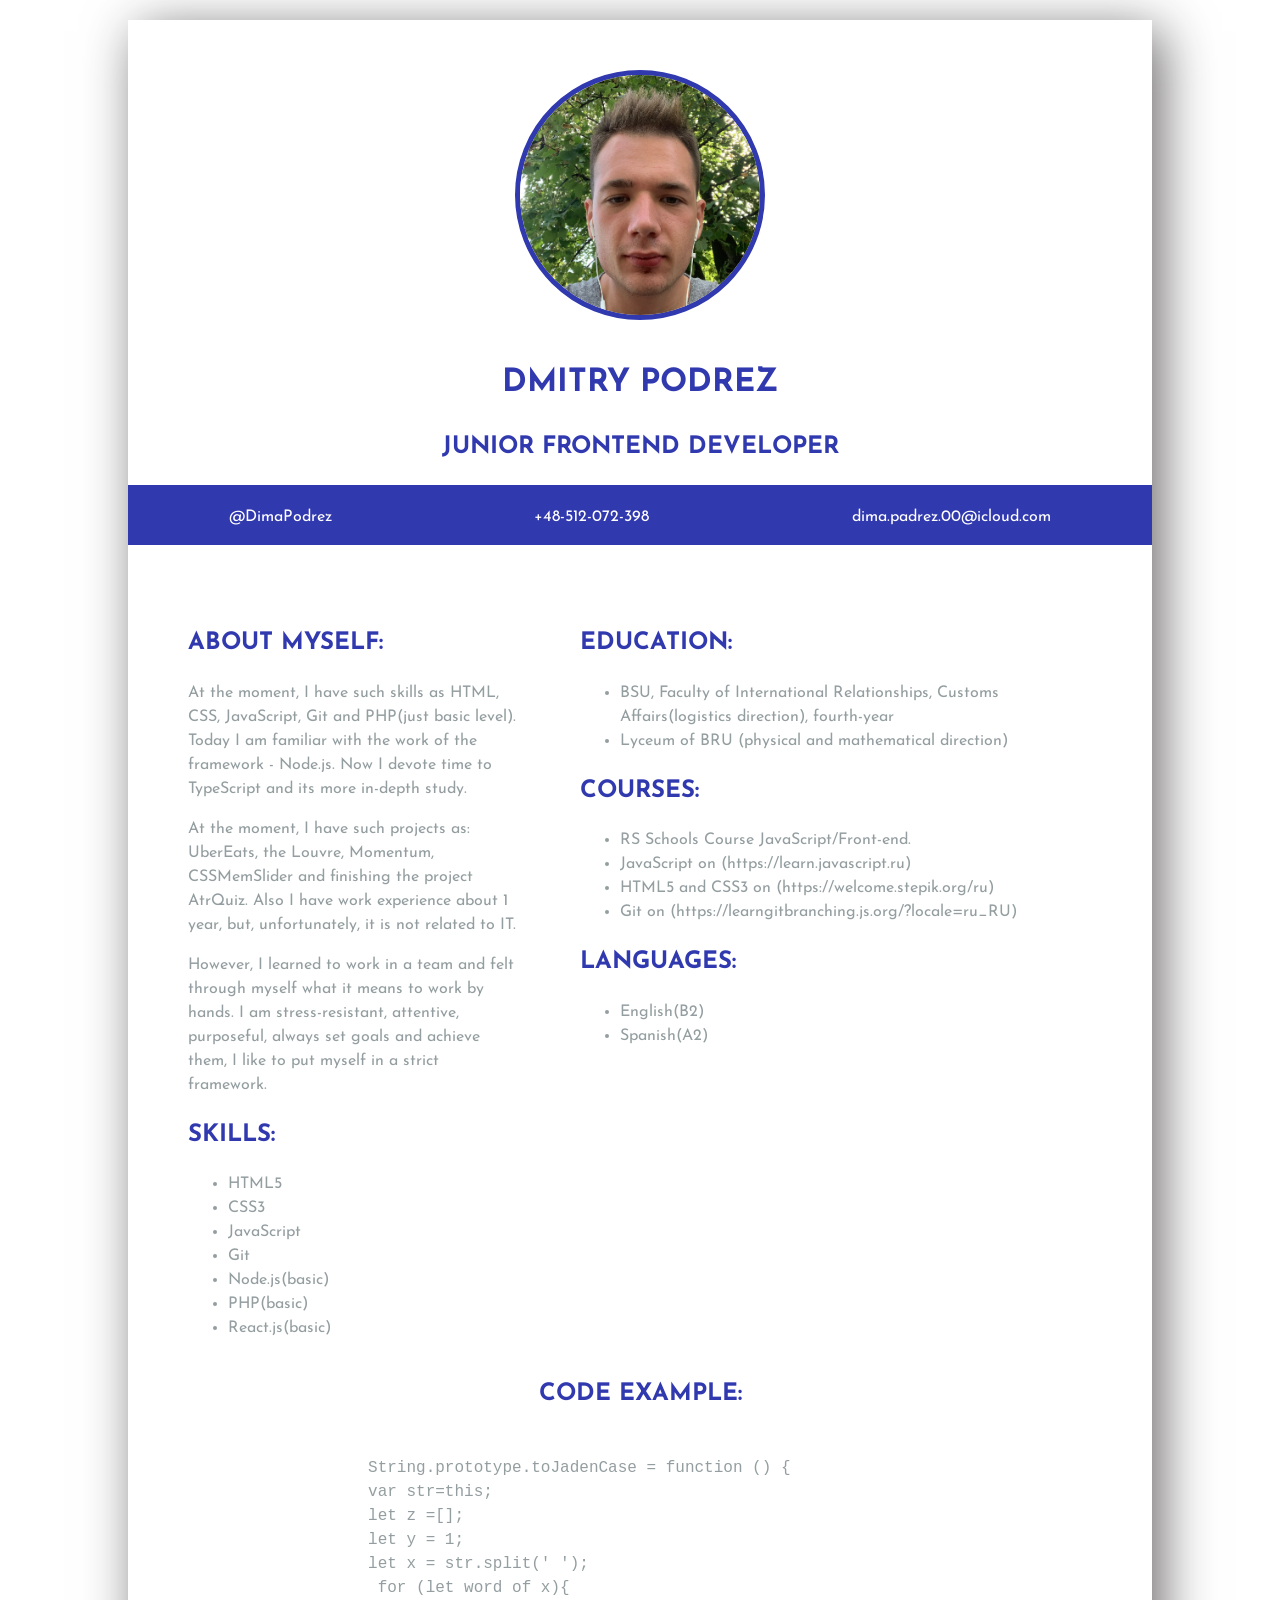
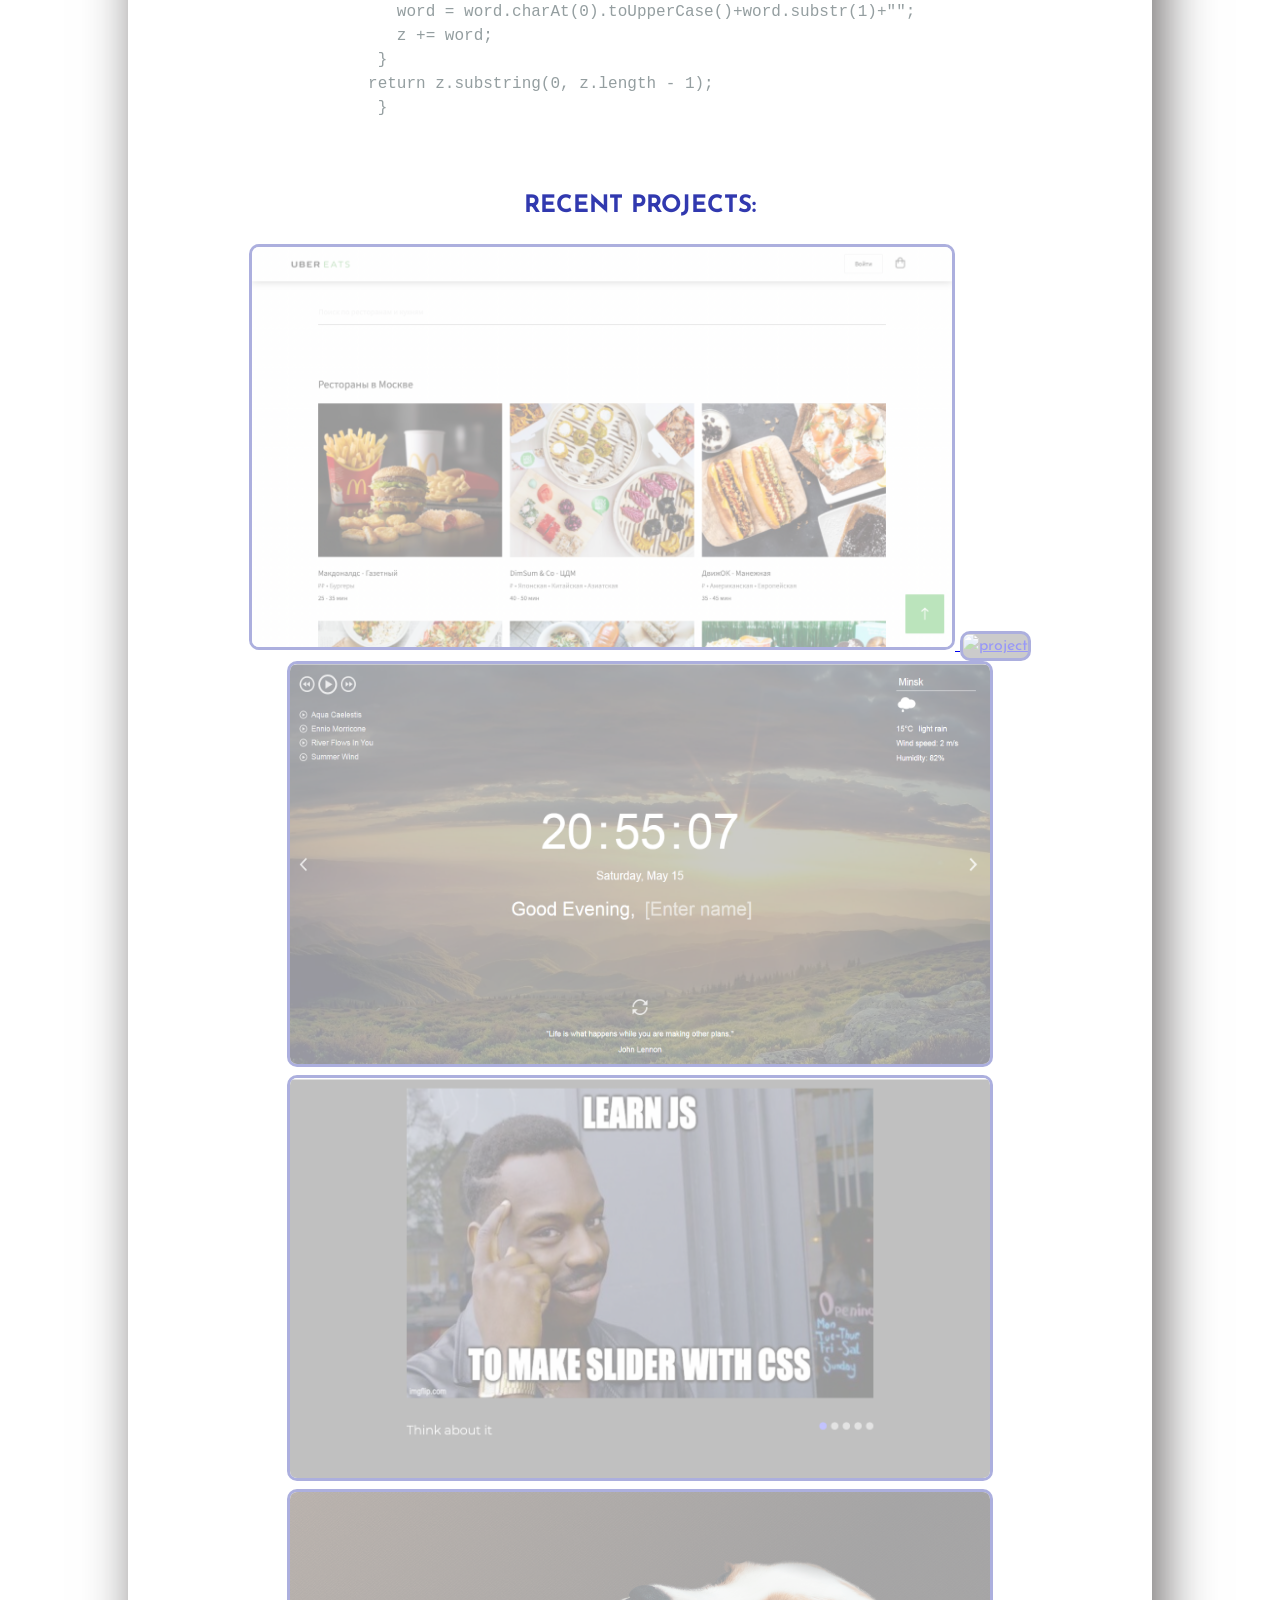
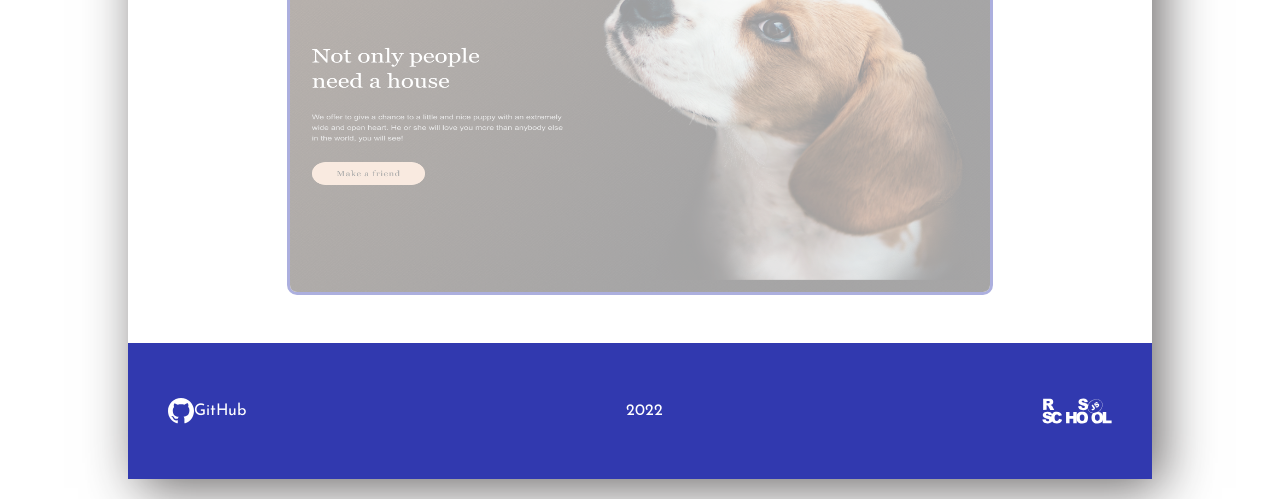
==== html-cv/index.html @ 2aacfc7b "renamed:    MemSlider.png -> html-cv/MemSlider.png renamed:    README.md -> html-cv/README.md rename" ====
<!DOCTYPE html>
<html lang="en">
  <head>
    <meta http-equiv="x-ua-compatible" content="ie=edge" />
    <meta charset="utf-8" />
    <meta name="viewport" content="width=device-width, initial-scale=1.0" />
    <title>CV</title>
    <link rel="stylesheet" href="style.css" />
    <link rel="preconnect" href="https://fonts.googleapis.com" />
    <link rel="preconnect" href="https://fonts.gstatic.com" crossorigin />
    <link
      href="https://fonts.googleapis.com/css2?family=Azeret+Mono:wght@100;300;500&family=Josefin+Sans:wght@100;300;500&display=swap"
      rel="stylesheet"
    />
  </head>
  <body>
    <div class="center">
      <header>
        <img src="myphoto.jpeg" alt="My photo" width="240" height="240" />
        <h1>DMITRY PODREZ</h1>
        <h2>JUNIOR FRONTEND DEVELOPER</h2>
      </header>
      <main>
        <div class="contacts">
          <ul>
            <li><a href="https://t.me/@DimaPodrez">@DimaPodrez</a></li>
            <li><a href="https://wa.me/375292370704">+48-512-072-398</a></li>
            <li>
              <a href="mailto:dima.padrez.00@icloud.com"
                >dima.padrez.00@icloud.com</a
              >
            </li>
          </ul>
        </div>
        <div class="columns">
          <div class="first">
            <section class="myself">
              <h2>ABOUT MYSELF:</h2>
              <p>
                At the moment, I have such skills as HTML, CSS, JavaScript, Git
                and PHP(just basic level). Today I am familiar with the work of
                the framework - Node.js. Now I devote time to TypeScript and its
                more in-depth study.
              </p>
              <p>
                At the moment, I have such projects as: UberEats, the Louvre,
                Momentum, CSSMemSlider and finishing the project AtrQuiz. Also I
                have work experience about 1 year, but, unfortunately, it is not
                related to IT.
              </p>
              <p>
                However, I learned to work in a team and felt through myself
                what it means to work by hands. I am stress-resistant,
                attentive, purposeful, always set goals and achieve them, I like
                to put myself in a strict framework.
              </p>
            </section>
            <section class="skills">
              <h2>SKILLS:</h2>
              <ul>
                <li>HTML5</li>
                <li>CSS3</li>
                <li>JavaScript</li>
                <li>Git</li>
                <li>Node.js(basic)</li>
                <li>PHP(basic)</li>
                <li>React.js(basic)</li>
              </ul>
            </section>
          </div>
          <div class="second">
            <section class="education">
              <h2>EDUCATION:</h2>
              <ul>
                <li>
                  BSU, Faculty of International Relationships, Customs
                  Affairs(logistics direction), fourth-year
                </li>
                <li>Lyceum of BRU (physical and mathematical direction)</li>
              </ul>
            </section>
            <section class="courses">
              <h2>COURSES:</h2>
              <ul>
                <li>RS Schools Course JavaScript/Front-end.</li>
                <li>JavaScript on (https://learn.javascript.ru)</li>
                <li>HTML5 and CSS3 on (https://welcome.stepik.org/ru)</li>
                <li>Git on (https://learngitbranching.js.org/?locale=ru_RU)</li>
              </ul>
            </section>
            <section class="lang">
              <h2>LANGUAGES:</h2>
              <ul>
                <li>English(B2)</li>
                <li>Spanish(A2)</li>
              </ul>
            </section>
          </div>
        </div>
        <section class="code">
          <h2>CODE EXAMPLE:</h2>
          <pre>
                       <code>
                         String.prototype.toJadenCase = function () {
                         var str=this;
                         let z =[];
                         let y = 1;
                         let x = str.split(' ');
                          for (let word of x){
                            word = word.charAt(0).toUpperCase()+word.substr(1)+"";
                            z += word;
                          }
                         return z.substring(0, z.length - 1);
                          }
                      </code>
                   </pre>
        </section>
        <section class="project">
          <h2>RECENT PROJECTS:</h2>
          <a
            class="project_link"
            href="https://eloquent-bohr-a9ec69.netlify.app"
          >
            <img
              class="project_img"
              src="pj.png"
              alt="project"
              width="700"
              height="400"
            />
          </a>
          <a
            class="project_link"
            href="https://rolling-scopes-school.github.io/heinrich-marx-JSFE2021Q3/museum-dom/#section_Visiting"
          >
            <img
              class="project_img"
              src="jp1.png"
              alt="project"
              width="700"
              height="400"
            />
          </a>
          <a
            class="project_link"
            href="https://rolling-scopes-school.github.io/dmpodrez-JSFE2021Q3/momentum/"
          >
            <img
              class="project_img"
              src="momentum.png"
              alt="project"
              width="700"
              height="400"
            />
          </a>
          <a
            class="project_link"
            href="https://dmpodrez.github.io/cssMemSlider/cssMemSlider/index.html"
          >
            <img
              class="project_img"
              src="MemSlider.png"
              alt="project"
              width="700"
              height="400"
            />
          </a>
          <a
            class="project_link"
            href="https://rolling-scopes-school.github.io/dmpodrez-JSFE2022Q1/shelter/"
          >
            <img
              class="project_img"
              src="Start screen.png"
              alt="project"
              width="700"
              height="400"
            />
          </a>
        </section>
      </main>
      <footer>
        <a class="github" href="https://github.com/dmpodrez">
          <img src="github.svg" alt="GitHub" width="26" height="26" />
          <p>GitHub</p>
        </a>
        <p>2022</p>
        <a href="https://rs.school/js/">
          <img src="rsschool.svg" alt="RSSchool" width="70" height="26" />
        </a>
      </footer>
    </div>
  </body>
</html>
---- html-cv/style.css ----
.center {
    max-width: 1024px;
    margin: 20px auto;
    font-family: 'Azeret Mono', monospace;
    font-family: 'Josefin Sans', sans-serif;
    font-size: 16px;
    color: rgb(148, 158, 160);
    line-height: 1.5;
    background-color: #ffffff;
    box-shadow: 10px 10px 50px -1px rgba(95, 92, 92, 0.938);
}
h1{
    color: rgb(49, 57, 175);
}
h2{
    color: rgb(49, 57, 175);
}
header{
    text-align: center;
    padding-top: 50px;
}
header img {
    margin-bottom: 10px;
    border: 5px solid rgb(49, 57, 175);
    border-radius: 50%;
    transition: 1s; 
}
header img:hover{
    margin-bottom: 10px;
    border: 5px solid rgb(49, 57, 175);
    border-radius: 50%;
    transform: scale(1.2); 
}
.contacts{
    background-color: rgb(49, 57, 175);
    height: 60px;
    color: white;
}
.contacts>ul{
    list-style-type: none;
    padding: 0;
    display: flex;
    justify-content: space-around;
}
.contacts>ul>li{
    margin-top: 20px;
}
.contacts>ul>li>a{
    color: white;
    text-decoration: none;
    transition: 0.36s linear;
}
.contacts>ul>li>a:hover{
    color:rgb(247, 41, 41);
    text-decoration: none;
}
.columns{
    display: flex;
    padding: 60px;
    padding-bottom: 0;
}
.second{
    padding-left: 60px;
}
.first{
    width: 50%;
}
pre {
    width: 70%;
    padding-left: 0;
    } 
.code{
    padding-top: 0;
}
.code>h2{
    text-align: center;
}
.project{
    padding-bottom: 40px;
    text-align: center;
}
.project>h2{
    text-align: center;
}
.project_img{
    transition: 1s;   
    border: 3px solid rgb(49, 57, 175);
    border-radius: 10px;
    background: rgba(0,0,0,.5);  opacity: 0.4;
}
.project_img:hover{
    border: 3px solid rgb(49, 57, 175);
    border-radius: 10px;
    opacity: 1;
}
footer{
    background-color: rgb(49, 57, 175);
    color: white;
    display: flex;
    justify-content: space-between;
    padding: 40px;
}
footer >a{
    display: flex;
    align-items: center;
    color: white;
    text-decoration: none;
}
@media (max-width: 1024px) { 
    .columns{
        display: block;
        align-items: center;
        padding: 0;
    }
    .first{
        width:100%;
    }
    .myself{
        padding-left: 40px;
        padding-right: 40px;
    }
    h2{
        text-align: center;
    }
    .second{
        padding-left: 0;
    }
    pre{
        white-space:pre-line;
        padding-left: 40px;
       }
}
@media(max-width:860px){
    .center{
        font-size: 14px;
    }
    .project_img{
        max-width: 80%;
        height: auto;
    }
}
@media(max-width:540px){
    .center{
        font-size: 9px;
    }
    header img{
        width: 50%;
        height: 50%;
    }
    .contacts{
        height: 50px;
    }
    footer {
        height: 30px;
    }
}
@media(max-width:320px){
    .center{
        font-size: 7px;
    }
}
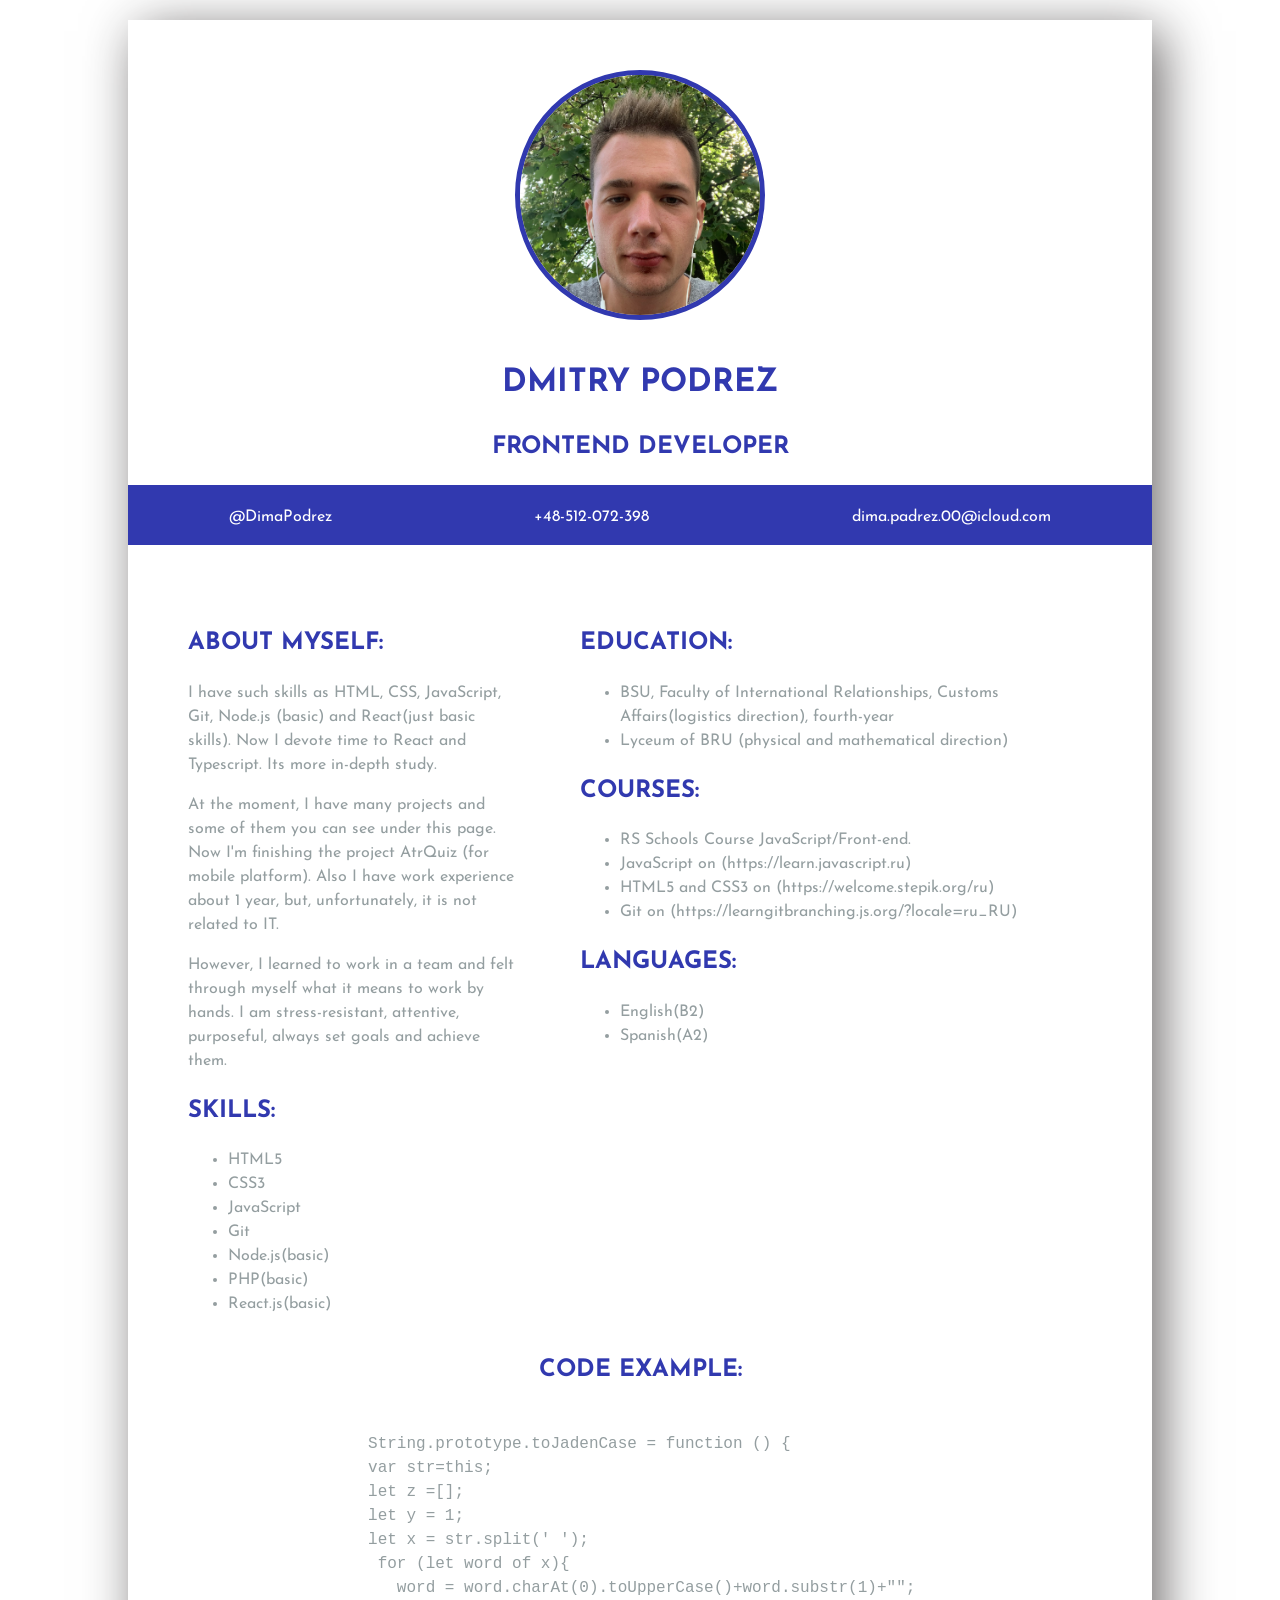
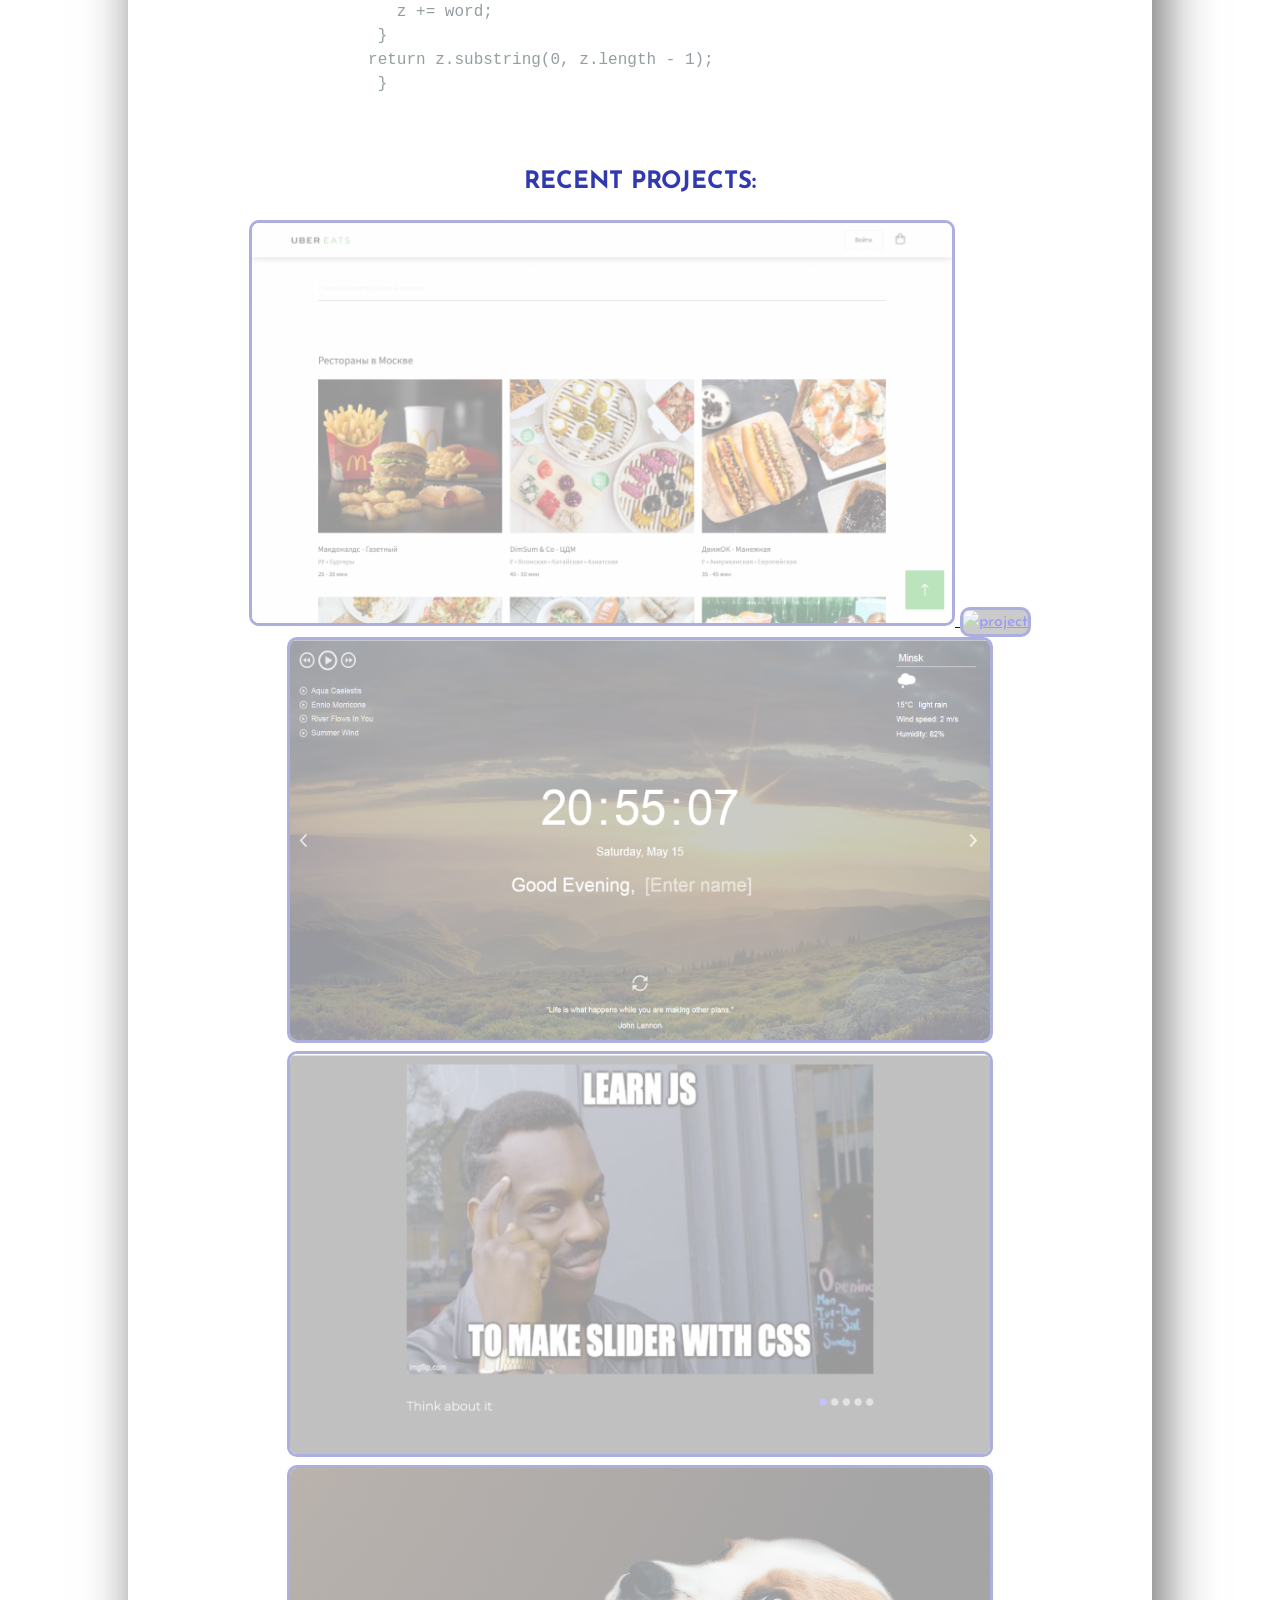
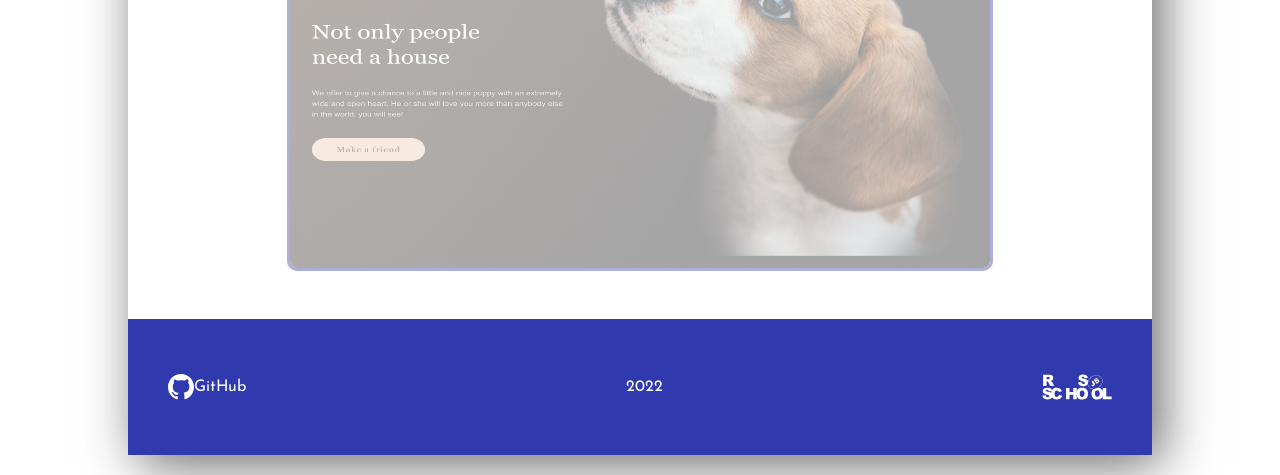
==== commit 3fc990d1: "modified:   html-cv/index.html" ====
--- a/html-cv/index.html
+++ b/html-cv/index.html
@@ -18,7 +18,7 @@
       <header>
         <img src="myphoto.jpeg" alt="My photo" width="240" height="240" />
         <h1>DMITRY PODREZ</h1>
-        <h2>JUNIOR FRONTEND DEVELOPER</h2>
+        <h2>FRONTEND DEVELOPER</h2>
       </header>
       <main>
         <div class="contacts">
@@ -37,22 +37,20 @@
             <section class="myself">
               <h2>ABOUT MYSELF:</h2>
               <p>
-                At the moment, I have such skills as HTML, CSS, JavaScript, Git
-                and PHP(just basic level). Today I am familiar with the work of
-                the framework - Node.js. Now I devote time to TypeScript and its
-                more in-depth study.
+                I have such skills as HTML, CSS, JavaScript, Git, Node.js
+                (basic) and React(just basic skills). Now I devote time to React
+                and Typescript. Its more in-depth study.
               </p>
               <p>
-                At the moment, I have such projects as: UberEats, the Louvre,
-                Momentum, CSSMemSlider and finishing the project AtrQuiz. Also I
-                have work experience about 1 year, but, unfortunately, it is not
-                related to IT.
+                At the moment, I have many projects and some of them you can see
+                under this page. Now I'm finishing the project AtrQuiz (for
+                mobile platform). Also I have work experience about 1 year, but,
+                unfortunately, it is not related to IT.
               </p>
               <p>
                 However, I learned to work in a team and felt through myself
                 what it means to work by hands. I am stress-resistant,
-                attentive, purposeful, always set goals and achieve them, I like
-                to put myself in a strict framework.
+                attentive, purposeful, always set goals and achieve them.
               </p>
             </section>
             <section class="skills">
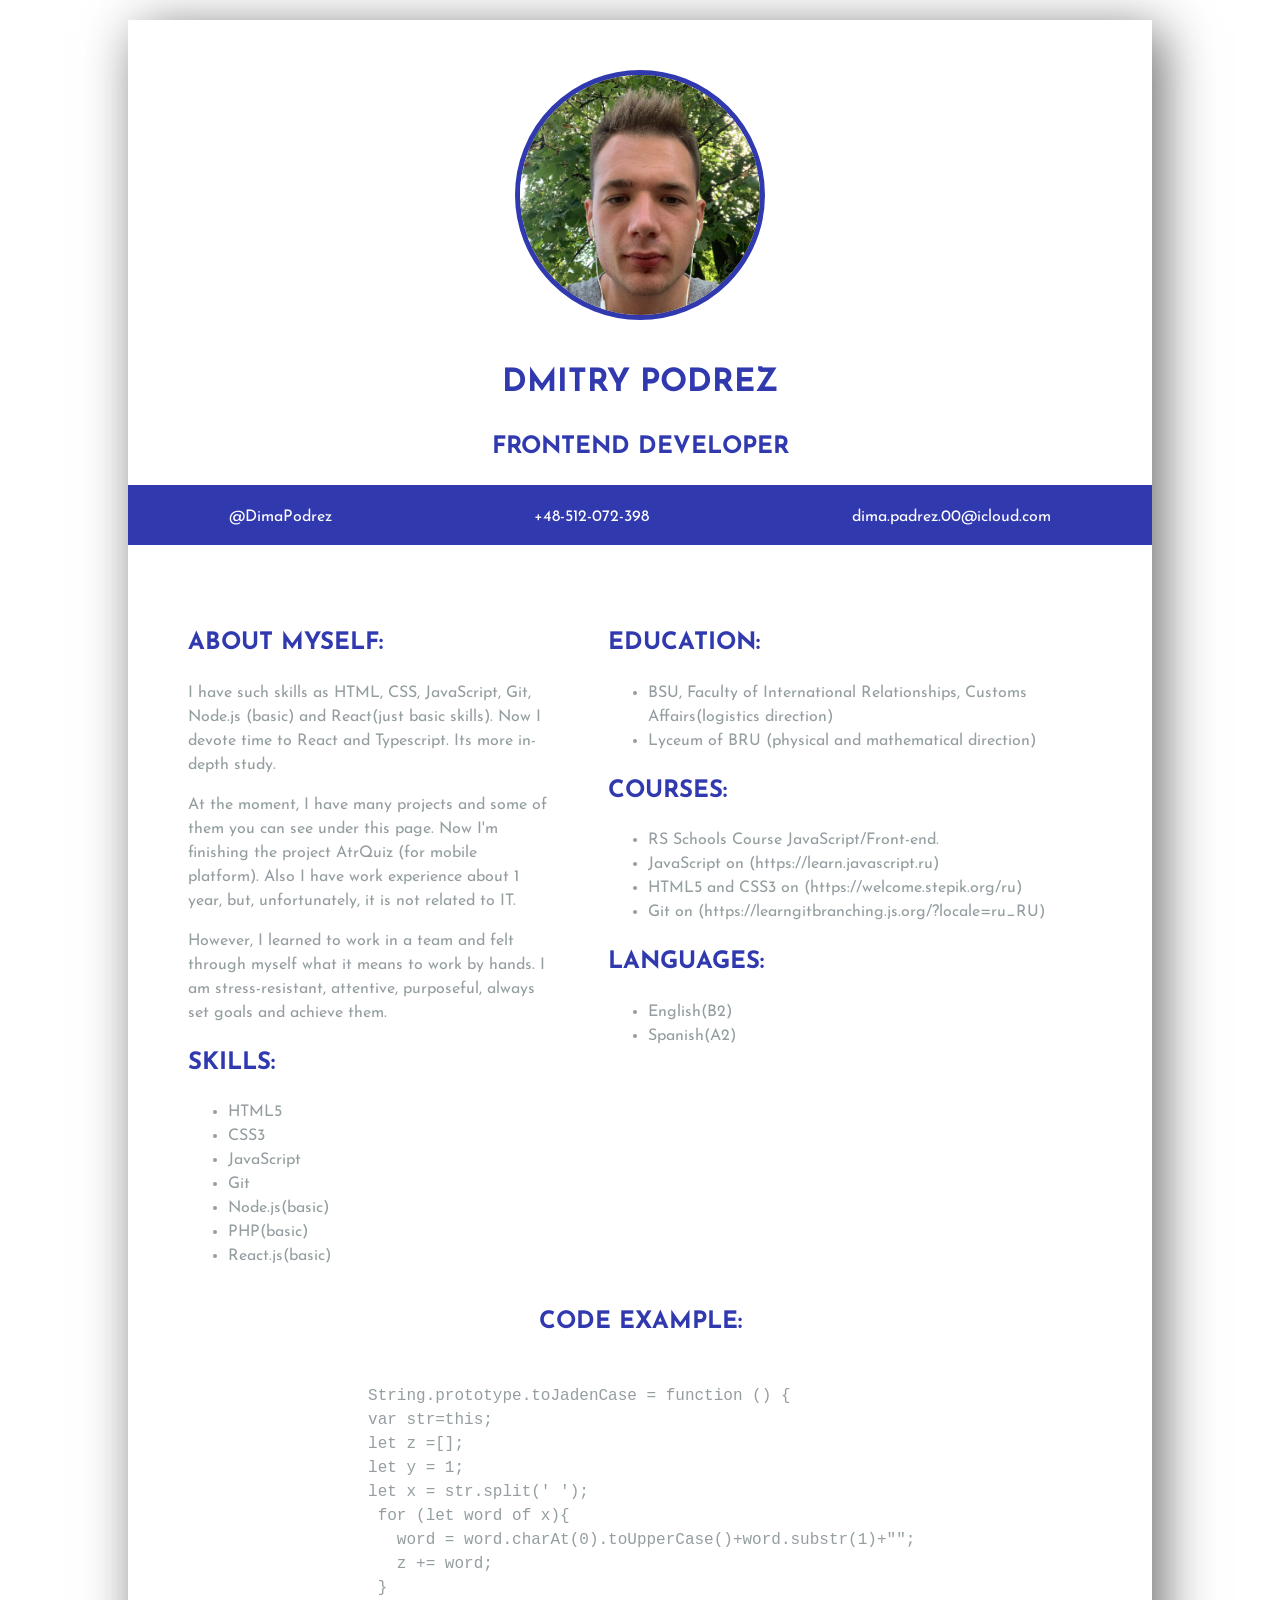
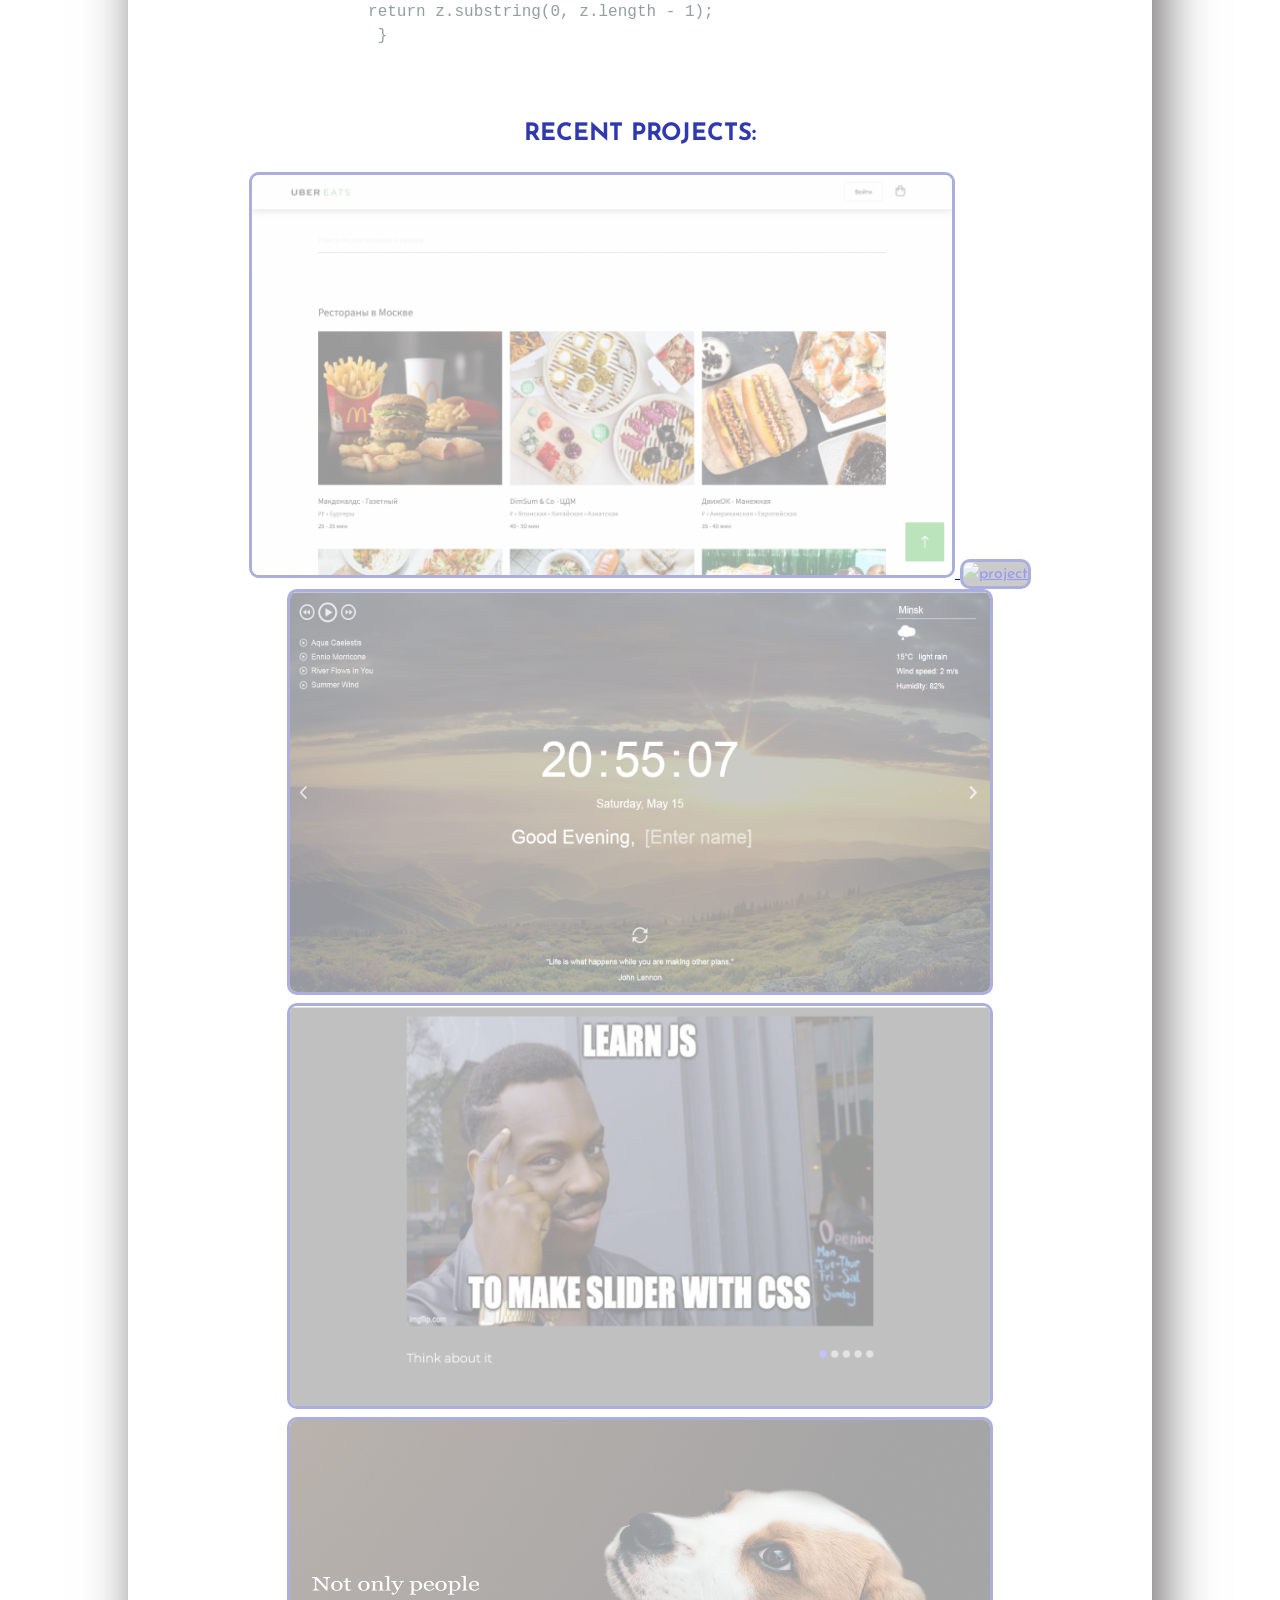
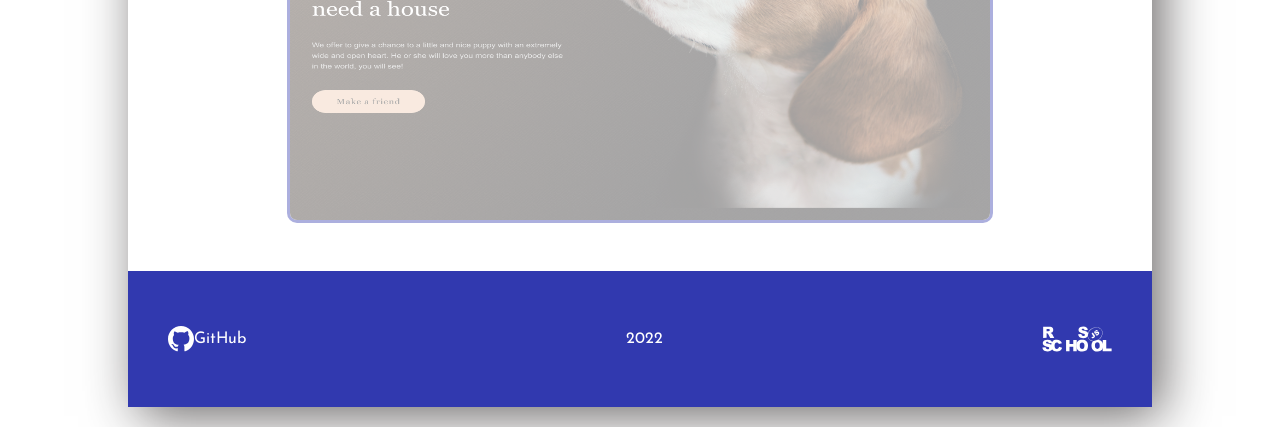
==== commit 7f31eb0c: "modified:   html-cv/index.html" ====
--- a/html-cv/index.html
+++ b/html-cv/index.html
@@ -72,7 +72,7 @@
               <ul>
                 <li>
                   BSU, Faculty of International Relationships, Customs
-                  Affairs(logistics direction), fourth-year
+                  Affairs(logistics direction)
                 </li>
                 <li>Lyceum of BRU (physical and mathematical direction)</li>
               </ul>
